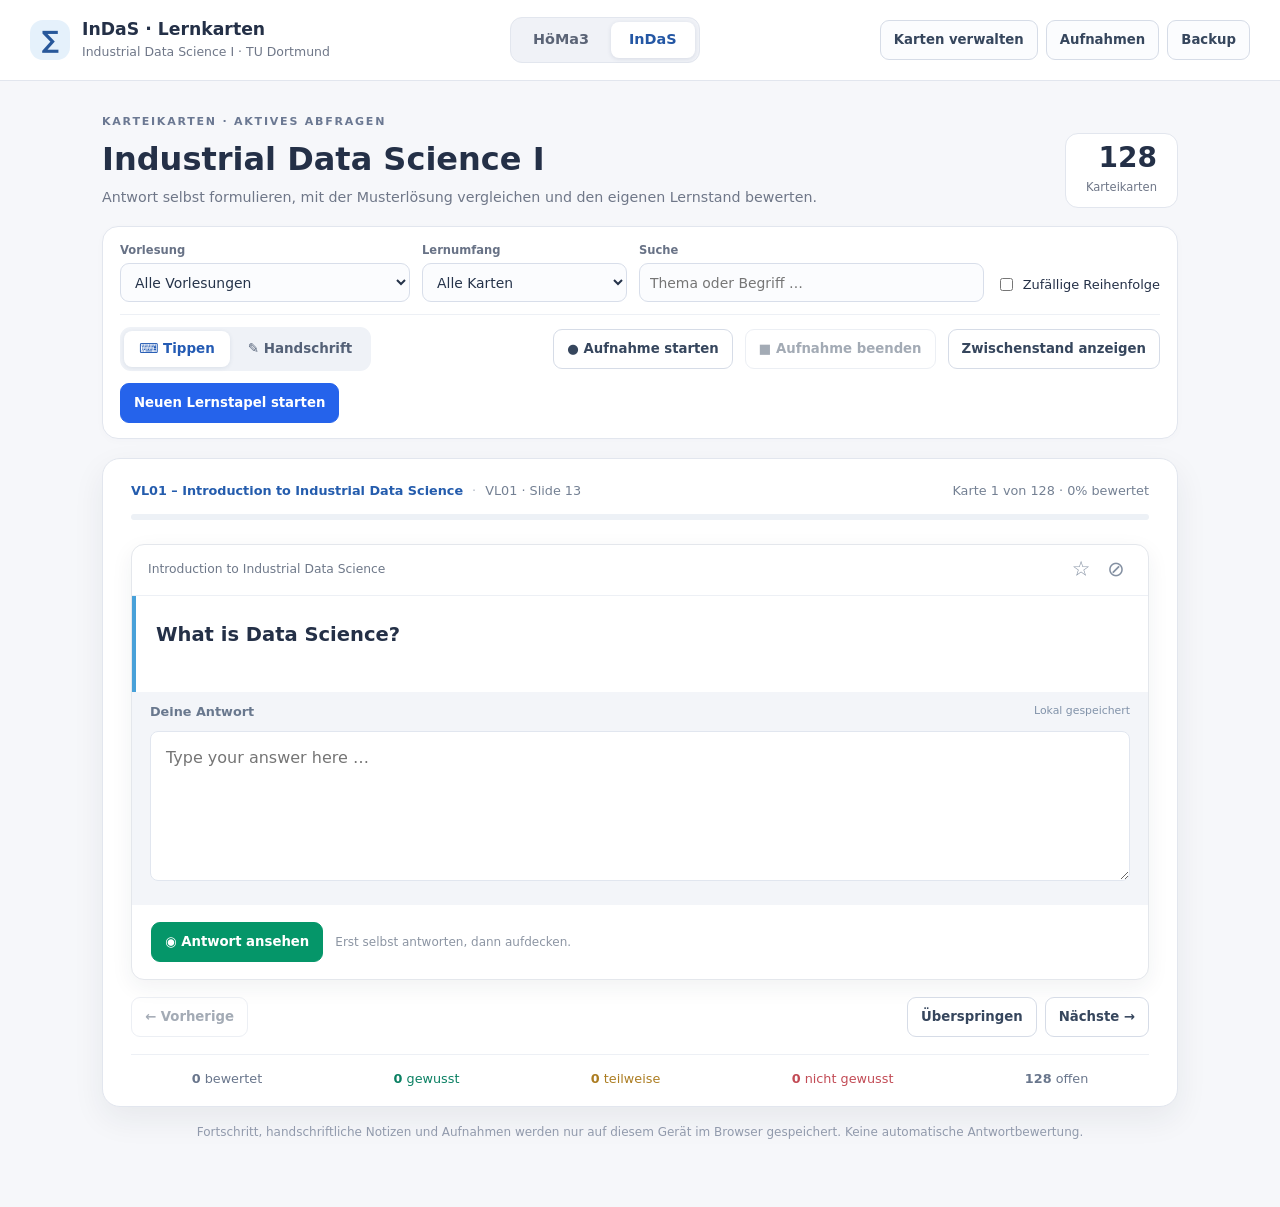
==== indas.html @ 3c1c68e4 "Label stable InDaS learning pool and add explicit completion action" ====
<!doctype html>
<html lang="de">
<head>
  <meta charset="utf-8">
  <meta name="viewport" content="width=device-width, initial-scale=1, viewport-fit=cover">
  <meta name="theme-color" content="#f6f7fa">
  <meta name="description" content="Industrial Data Science I – Karteikarten mit Tastatur oder Stift lernen und Lerndurchgänge aufzeichnen.">
  <link rel="icon" href="assets/icon-192.png">
  <link rel="stylesheet" href="indas.css">
  <title>InDaS · Lernkarten</title>
  <script defer src="indas-ink.js"></script>
  <script defer src="indas-rounds.js"></script>
  <script defer src="indas.js"></script>
</head>
<body>
  <div class="site">
    <header class="topbar">
      <div class="identity"><span class="logo" aria-hidden="true">∑</span><div><strong>InDaS · Lernkarten</strong><small>Industrial Data Science I · TU Dortmund</small></div></div>
      <nav class="site-nav" aria-label="Studienfach"><a href="./index.html">HöMa3</a><a class="active" href="./indas.html" aria-current="page">InDaS</a></nav>
      <div class="top-actions"><button class="btn light" id="libraryBtn">Karten verwalten</button><button class="btn light" id="recordingsBtn">Aufnahmen</button><button class="btn light" id="backupBtn">Backup</button></div>
    </header>

    <main class="content">
      <section class="headline"><div><span class="kicker">KARTEIKARTEN · AKTIVES ABFRAGEN</span><h1>Industrial Data Science I</h1><p>Antwort selbst formulieren, mit der Musterlösung vergleichen und den eigenen Lernstand bewerten.</p></div><div class="headline-count"><strong id="totalCards">–</strong><span>Karteikarten</span></div></section>

      <section class="toolbar" aria-label="Lernoptionen">
        <div class="toolbar-row">
          <label class="select-wrap">Vorlesung <select id="lectureSelect"><option value="all">Alle Vorlesungen</option></select></label>
          <label class="select-wrap">Lernumfang <select id="studyFilter"><option value="all">Alle Karten</option><option value="due">Fällige Karten</option><option value="wrong">Nicht gewusst</option><option value="favorites">Favoriten</option></select></label>
          <label class="search-wrap">Suche <input id="searchBox" type="search" placeholder="Thema oder Begriff …" autocomplete="off"></label>
          <label class="check-inline"><input type="checkbox" id="shuffleCheck"> Zufällige Reihenfolge</label>
        </div>
        <div class="toolbar-row toolbar-actions">
          <div class="mode-switch" role="group" aria-label="Antwortmodus"><button class="is-active" id="typingBtn" aria-pressed="true">⌨ Tippen</button><button id="handwritingBtn" aria-pressed="false">✎ Handschrift</button></div>
          <span class="record-indicator" id="recordIndicator" hidden>● Aufnahme läuft</span>
          <button class="btn" id="recordStart">● Aufnahme starten</button><button class="btn" id="recordStop" disabled>■ Aufnahme beenden</button>
          <button class="btn" id="finishRoundBtn">Zwischenstand anzeigen</button><button class="btn primary" id="newRoundBtn">Neuen Lernstapel starten</button>
        </div>
      </section>

      <section class="study-panel" id="studyPanel" aria-label="Karteikarten lernen">
        <div class="study-meta">
          <div><span id="currentCategory" class="category">VL01</span><span class="meta-separator">·</span><span id="currentSource">Slide 1</span></div>
          <div class="statusline"><span id="cardPosition">Karte 1 / 1</span><span> · </span><span id="percentDone">0% bewertet</span></div>
        </div>
        <div class="progress"><div id="progressFill"></div></div>
        <article class="question-card">
          <header class="card-tools"><span id="cardSubject">Industrial Data Science</span><div><button id="favoriteBtn" class="icon-btn" title="Favorit speichern" aria-label="Favorit speichern">☆</button><button id="excludeBtn" class="icon-btn" title="Karte deaktivieren" aria-label="Karte deaktivieren">⊘</button></div></header>
          <div class="question" id="questionText">Fragen werden geladen …</div>
          <div class="answer-workspace">
            <div class="workspace-head"><span>Deine Antwort</span><span class="autosave" id="autosaveText">Lokal gespeichert</span></div>
            <div id="typingArea"><textarea id="typedAnswer" rows="5" placeholder="Type your answer here …" aria-label="Deine Antwort"></textarea></div>
            <div id="handwritingArea" hidden>
              <div class="ink-toolbar"><div class="ink-mode-choices" role="group" aria-label="Pencil und Navigation"><button class="btn compact is-selected" id="inkAutoBtn" aria-pressed="true">Auto</button><button class="btn compact" id="inkModeBtn" aria-pressed="false">Schreiben</button><button class="btn compact" id="inkScrollBtn" aria-pressed="false">Scrollen</button><button class="btn compact" id="inkUpBtn">↑ Hoch</button><button class="btn compact" id="inkDownBtn">↓ Runter</button></div><span class="ink-caption">Wie bei HöMa3: Pencil schreibt; Finger/Handballen werden ignoriert. Linker Bildschirmrand: Scrollzone.</span></div>
              <div class="pen-tools"><span>Stiftblatt</span><div class="pen-options"><button class="btn compact is-selected" id="penBtn" aria-pressed="true">Stift</button><button class="btn compact" id="eraserBtn" aria-pressed="false">Radierer · Strich</button><button class="btn compact" id="penUndo">↶ Rückgängig</button><button class="btn compact" id="penRedo">↷ Wiederholen</button><button class="btn compact" id="penClear">Löschen</button><label class="compact-label">Farbe <select id="inkColor"><option value="#273249">Schwarz</option><option value="#2563eb">Blau</option><option value="#dc2626">Rot</option></select></label><label class="compact-label">Stärke <select id="inkWidth"><option value="2.5">Normal</option><option value="1.3">Fein</option><option value="4.2">Breit</option></select></label></div></div>
              <div class="ink-sheet" id="inkSheet"><canvas id="drawingCanvas" aria-label="Handschriftliches Antwortfeld (Apple Pencil)" width="1100" height="650"></canvas><canvas id="eraserOverlay" aria-hidden="true"></canvas></div>
              <div class="drawing-help">Auto: Apple Pencil zeichnet, Finger und Handballen schreiben nicht. Am PC funktioniert auch die Maus. Speichern pro Karte und Aufnahme.</div>
            </div>
          </div>
          <div class="answer-actions"><button class="btn reveal" id="revealBtn">◉ Antwort ansehen</button><span class="hint">Erst selbst antworten, dann aufdecken.</span></div>
          <section class="solution" id="solutionPanel" hidden><h2>Musterantwort</h2><div id="solutionText" class="solution-text"></div><div class="ratings"><span>Wie gut wusstest du es?</span><div><button class="btn wrong" data-grade="wrong">✕ Nicht gewusst</button><button class="btn partial" data-grade="partial">◐ Teilweise</button><button class="btn good" data-grade="good">✓ Gewusst</button></div></div></section>
        </article>
        <div class="card-nav"><button class="btn" id="prevCard">← Vorherige</button><div class="card-nav-right"><button class="btn" id="skipCard">Überspringen</button><button class="btn" id="nextCard">Nächste →</button></div></div>
        <div class="session-stats"><span><strong id="ratedCount">0</strong> bewertet</span><span class="good-text"><strong id="goodCount">0</strong> gewusst</span><span class="partial-text"><strong id="partialCount">0</strong> teilweise</span><span class="wrong-text"><strong id="wrongCount">0</strong> nicht gewusst</span><span><strong id="remainingCount">0</strong> offen</span></div>
      </section>

      <section id="roundSummary" class="study-summary" hidden aria-label="Lernstatistik">
        <div class="summary-head"><h2>▥ Lernstatistik</h2><span id="summaryTitle">Abfrage abgeschlossen</span></div>
        <div class="summary-grid">
          <div class="donut-block"><div class="donut" id="summaryDonut" role="img" aria-label="Anteil gewusster Karten"><div class="donut-center"><strong id="summaryPercent">0%</strong><span>Anteil gewusst</span></div></div></div>
          <div class="summary-numbers"><p><strong id="sumTotal">0</strong> Karten im Lernstapel</p><p><strong id="sumAsked">0</strong> Karten bewertet</p><p class="summary-good">✓ <strong id="sumGood">0</strong> Karten gewusst</p><p class="summary-partial">◐ <strong id="sumPartial">0</strong> Karten teilweise gewusst</p><p class="summary-wrong">✕ <strong id="sumWrong">0</strong> Karten nicht gewusst</p><p>↪ <strong id="sumSkipped">0</strong> Karten übersprungen</p><p class="summary-open">↻ <strong id="sumOpen">0</strong> Karten noch zu lernen</p><p><strong id="sumRemaining">0</strong> Karten noch nicht abgefragt</p></div>
          <div class="summary-actions">
            <button class="summary-action" id="summaryContinue">▶ Weiter lernen (<span id="actionRemaining">0</span>)</button>
            <button class="summary-action danger" id="summaryRetryWrong">✕ Nicht gewusste nochmal (<span id="actionWrong">0</span>)</button>
            <button class="summary-action warning" id="summaryRetryPartial">◔ Teilw. gewusste nochmal (<span id="actionPartial">0</span>)</button>
            <button class="summary-action" id="summaryRetryAsked">⏮ Unvollständig gewusste wiederholen (<span id="actionAsked">0</span>)</button>
            <button class="summary-action" id="summaryRestart">⟲ Von vorne (Neustart)</button>
            <button class="summary-action" id="summaryDue">▦ Zeitplan (<span id="actionDue">0</span>)</button>
            <button class="summary-action secondary" id="summaryReturn">▣ Zum Kartensatz</button>
            <button class="summary-action secondary" id="summaryFinalize">✓ Lernstapel abschließen</button>
          </div>
        </div>
        <div class="summary-breakdowns">
          <details class="breakdown good"><summary><span><b id="breakdownGoodCount">0</b> Gewusste Karten</span><span>⌄</span></summary><div id="breakdownGood"></div></details>
          <details class="breakdown partial"><summary><span><b id="breakdownPartialCount">0</b> Teilweise gewusste Karten</span><span>⌄</span></summary><div id="breakdownPartial"></div></details>
          <details class="breakdown wrong"><summary><span><b id="breakdownWrongCount">0</b> Nicht gewusste Karten</span><span>⌄</span></summary><div id="breakdownWrong"></div></details>
          <details class="breakdown skip"><summary><span><b id="breakdownSkipCount">0</b> Übersprungene Karten</span><span>⌄</span></summary><div id="breakdownSkip"></div></details>
        </div>
      </section>
      <section class="empty" id="emptyState" hidden><h2>Keine Karten für diese Auswahl</h2><p>Bitte Filter ändern oder eine neue Abfrage starten.</p><button class="btn primary" id="resetFilters">Alle Karten anzeigen</button></section>
      <p class="footer-note">Fortschritt, handschriftliche Notizen und Aufnahmen werden nur auf diesem Gerät im Browser gespeichert. Keine automatische Antwortbewertung.</p>
    </main>
  </div>

  <dialog id="libraryDialog" class="modal"><div class="modal-head"><div><h2>Karten verwalten</h2><p>Suche, Kategorien und persönliche Favoriten</p></div><button class="btn" data-close="libraryDialog">Schließen</button></div><label>Suche <input id="librarySearch" type="search" placeholder="Frage oder Begriff" /></label><div id="libraryCount" class="muted"></div><div id="libraryList" class="library-list"></div></dialog>

  <dialog id="recordingsDialog" class="modal"><div class="modal-head"><div><h2>Gespeicherte Aufnahmen</h2><p>Jede Bewertung wird mit deiner damaligen Antwort aufgezeichnet.</p></div><button class="btn" data-close="recordingsDialog">Schließen</button></div><div id="recordingsList" class="recording-list"></div></dialog>

  <dialog id="backupDialog" class="modal"><div class="modal-head"><div><h2>Backup &amp; Daten</h2><p>Import, Export und lokale Speicherung</p></div><button class="btn" data-close="backupDialog">Schließen</button></div><p>Ein Backup enthält Fortschritt, Notizen, Kategorien und Aufnahmen der InDaS-Seite. HöMa3 bleibt davon unberührt.</p><div class="modal-actions"><button class="btn primary" id="backupExport">Gesamtbackup herunterladen</button><label class="btn file-btn">Backup wiederherstellen <input id="backupImport" type="file" accept=".json,application/json" hidden></label></div><hr><h3>Karteikarten importieren</h3><p>Repetico-JSON oder CSV mit <code>Question,Answer</code> verwenden. Kategorien aus der JSON-Datei werden übernommen. Eigene Karten bleiben lokal.</p><label class="btn file-btn">Karten importieren <input id="cardsImport" type="file" accept=".json,.csv,text/csv,application/json" hidden></label><p id="importStatus" class="muted" role="status"></p></dialog>

  <dialog id="finishDialog" class="modal small-modal"><h2>Aufnahme beenden</h2><p>Gib deiner Lernaufnahme einen Namen.</p><label>Aufnahmename <input id="recordName" type="text" maxlength="100" placeholder="InDaS – Testatvorbereitung"></label><div class="modal-actions"><button class="btn primary" id="saveRecording">Speichern</button><button class="btn" id="saveAndExportRecording">Speichern &amp; herunterladen</button><button class="btn" id="cancelRecordingFinish">Weiterlernen</button></div></dialog>

  <div class="notice" id="notice" role="status" aria-live="polite"></div>
  <script>if('serviceWorker' in navigator && location.protocol==='https:')navigator.serviceWorker.register('./sw.js').catch(console.warn);</script>
</body>
</html>
---- indas.css ----
:root{color-scheme:light;font-family:Inter,ui-sans-serif,system-ui,-apple-system,"Segoe UI",sans-serif;font-synthesis:none;--ink:#243047;--muted:#6f7788;--border:#e2e6ee;--bg:#f6f7fa;--blue:#2563eb;--green:#059669;--red:#c23e4b;--shadow:0 12px 32px rgba(31,41,55,.07)}*{box-sizing:border-box}html{min-height:100%}body{margin:0;background:var(--bg);color:var(--ink);line-height:1.5}button,input,select,textarea{font:inherit}button{cursor:pointer}button:disabled{cursor:not-allowed;opacity:.45}input,select,textarea{outline-color:#94b8ee}a{color:inherit;text-decoration:none}h1,h2,h3,p{margin-top:0}h2{font-size:1.22rem}.site{min-height:100dvh}.topbar{display:flex;align-items:center;gap:20px;justify-content:space-between;padding:17px max(24px,calc((100vw - 1220px)/2));background:#fff;border-bottom:1px solid var(--border);flex-wrap:wrap}.identity{display:flex;align-items:center;gap:12px;min-width:230px}.identity strong,.identity small{display:block}.identity strong{font-size:1.08rem}.identity small{font-size:.78rem;color:var(--muted)}.logo{display:grid;place-items:center;width:40px;height:40px;border-radius:13px;background:#e5f1fb;color:#28589a;font-weight:700;font-size:1.5rem}.site-nav{display:flex;background:#f0f2f7;border:1px solid var(--border);padding:4px;border-radius:12px;gap:4px}.site-nav a{padding:7px 18px;border-radius:8px;font-weight:650;font-size:.9rem;color:#5b6476}.site-nav .active{color:#2457a4;background:#fff;box-shadow:0 1px 4px #253f6520}.top-actions{display:flex;gap:8px;flex-wrap:wrap}.content{max-width:1120px;margin:27px auto 0;padding:0 22px 50px}.headline{display:flex;align-items:flex-end;justify-content:space-between;gap:20px;margin-bottom:18px}.headline .kicker{font-size:.69rem;letter-spacing:.16em;color:#6b7892;font-weight:800}.headline h1{font-size:clamp(1.45rem,3vw,2rem);line-height:1.22;margin:8px 0}.headline p{color:var(--muted);font-size:.89rem;margin:0}.headline-count{padding:9px 20px;text-align:right;background:#fff;border:1px solid var(--border);border-radius:13px}.headline-count strong{font-size:1.75rem;line-height:1.1;font-weight:700;display:block;font-variant-numeric:tabular-nums}.headline-count span{font-size:.72rem;color:var(--muted)}.toolbar{background:white;border:1px solid var(--border);padding:15px 17px;border-radius:16px;margin-bottom:19px;box-shadow:0 2px 8px rgba(29,52,78,.02)}.toolbar-row{display:flex;align-items:end;gap:12px;flex-wrap:wrap}.toolbar-row+.toolbar-row{border-top:1px solid #edf0f5;padding-top:12px;margin-top:12px}.toolbar label:not(.check-inline){font-size:.72rem;font-weight:700;color:#687286;display:flex;flex-direction:column;gap:4px}.toolbar select,.toolbar input[type=search]{height:39px;border:1px solid #d8deea;border-radius:9px;background:#fbfcfe;padding:0 10px;color:#25334a;font-size:.87rem;font-weight:500;min-width:0}.select-wrap select{min-width:205px;max-width:290px}.search-wrap{flex:1;min-width:170px}.search-wrap input{width:100%}.check-inline{display:flex;align-items:center;gap:7px;font-size:.81rem;white-space:nowrap;padding-bottom:8px}.toolbar-actions{align-items:center}.mode-switch{display:flex;gap:3px;background:#eff2f7;padding:4px;border-radius:11px;margin-right:auto}.mode-switch button{background:transparent;border:0;color:#546177;border-radius:8px;padding:8px 15px;font-size:.84rem;font-weight:700}.mode-switch button.is-active{background:#fff;color:#245bb4;box-shadow:0 1px 4px #1b396119}.btn{border:1px solid #d6dce7;background:#fff;color:#36465d;border-radius:9px;padding:9px 13px;font-weight:650;font-size:.83rem;min-height:38px;white-space:nowrap}.btn:hover:not(:disabled){border-color:#9bb4d6;background:#f9fbff}.btn.primary{border-color:#2563eb;background:#2563eb;color:#fff}.btn.primary:hover:not(:disabled){background:#174aa9}.btn.compact{min-height:29px;padding:4px 9px;font-size:.75rem}.btn.light{background:#fbfcfe}.record-indicator{font-size:.82rem;font-weight:700;color:#c12337}.study-panel{background:#fff;border:1px solid var(--border);border-radius:18px;padding:22px 28px 18px;box-shadow:var(--shadow)}.study-meta{display:flex;justify-content:space-between;align-items:center;gap:15px;font-size:.8rem;color:#748093}.category{color:#245cad;font-weight:750}.meta-separator{padding:0 9px;color:#b2bac5}.statusline{text-align:right;font-variant-numeric:tabular-nums}.progress{background:#edf1f6;height:6px;border-radius:5px;overflow:hidden;margin:13px 0 24px}.progress div{height:100%;background:#16a085;width:0;transition:width .2s}.question-card{border:1px solid #e4e7ec;border-radius:13px;overflow:hidden;box-shadow:0 7px 22px #1b2c4210;background:#fff}.card-tools{padding:10px 16px;display:flex;align-items:center;justify-content:space-between;border-bottom:1px solid #edf0f5;color:#6e7889;font-size:.77rem;font-style:italic}.card-tools>div{display:flex;gap:3px}.icon-btn{border:0;background:transparent;color:#8490a2;font-size:1.3rem;line-height:1;min-height:30px;min-width:32px;border-radius:7px}.icon-btn:hover{background:#f0f2f6}.icon-btn.selected{color:#de9f15}.question{font-size:1.22rem;font-weight:550;line-height:1.48;min-height:96px;padding:25px 20px 27px;border-left:4px solid #48a1d9}.answer-workspace{background:#f3f5f9;padding:0 18px 17px}.workspace-head{display:flex;justify-content:space-between;align-items:center;font-size:.8rem;font-weight:750;padding:10px 0;color:#69788e}.autosave{font-size:.68rem;color:#8192a9;font-weight:500}#typedAnswer{width:100%;min-height:145px;resize:vertical;border:1px solid #e1e6ef;border-radius:8px;padding:14px 15px;background:#fff;color:#23324b;font-size:1rem;line-height:1.5}#typedAnswer:focus{border-color:#74a4dc;box-shadow:0 0 0 3px #327ed513}#handwritingArea{background:#fff;border-radius:8px;overflow:hidden;border:1px solid #dce2ec}.pen-tools{padding:9px 12px;display:flex;align-items:center;justify-content:space-between;gap:8px;font-size:.78rem;font-weight:700;color:#66758b;flex-wrap:wrap}.pen-options{display:flex;align-items:center;gap:6px;flex-wrap:wrap}.compact-label{display:flex;align-items:center;gap:4px;font-size:.74rem}.compact-label select{min-width:0;height:29px;padding:3px;border:1px solid #d6dce4;border-radius:6px;background:#fff}#drawingCanvas{display:block;width:100%;height:auto;touch-action:none;cursor:crosshair;background-color:#fff;background-image:linear-gradient(to right,#e4ecf6 1px,transparent 1px),linear-gradient(to bottom,#e4ecf6 1px,transparent 1px);background-size:23px 23px}.drawing-help{color:#8792a2;font-size:.7rem;padding:7px 12px;background:#fbfcfe}.answer-actions{display:flex;align-items:center;gap:12px;padding:17px 19px}.btn.reveal{background:#059669;color:#fff;border-color:#059669}.btn.reveal:hover{background:#057c57}.hint{color:#8c95a3;font-size:.75rem}.solution{padding:20px;border-top:1px solid #dfebe7;background:#f8fcfa}.solution h2{font-size:.86rem;color:#04765d;text-transform:uppercase;letter-spacing:.06em;margin-bottom:10px}.solution-text{white-space:pre-wrap;line-height:1.65;font-size:1.03rem;color:#1e2b3d}.ratings{border-top:1px solid #e5eee8;margin-top:18px;padding-top:15px;display:flex;align-items:center;justify-content:space-between;gap:14px;flex-wrap:wrap}.ratings>span{font-size:.79rem;color:#65758a;font-weight:600}.ratings>div{display:flex;gap:8px;flex-wrap:wrap}.btn.wrong{color:#a63443;background:#fff5f6;border-color:#efcbd0}.btn.partial{color:#986b14;background:#fff9eb;border-color:#f3e1b4}.btn.good{color:#0b8063;background:#edfbf5;border-color:#b9e6d2}.card-nav{display:flex;justify-content:space-between;margin:17px 0}.session-stats{border-top:1px solid #edf0f5;padding-top:14px;display:flex;justify-content:space-around;gap:10px;flex-wrap:wrap;font-size:.8rem;color:#69768c}.session-stats strong{font-variant-numeric:tabular-nums}.good-text{color:#0b8063}.wrong-text{color:#c24b55}.partial-text{color:#ac7d22}.footer-note{font-size:.75rem;color:#919aac;text-align:center;margin:16px 0}.empty{border:1px solid var(--border);border-radius:13px;padding:35px;text-align:center;background:#fff}.modal{border:1px solid #d9e0e8;border-radius:16px;box-shadow:0 20px 80px #18253d40;padding:23px;max-width:min(94vw,850px);max-height:85vh;overflow:auto;background:#fff;color:var(--ink);width:100%}.modal::backdrop{background:rgba(23,36,56,.45)}.modal.small-modal{max-width:480px}.modal h2{margin:0}.modal h3{font-size:1rem;margin-top:20px}.modal p{font-size:.86rem;color:#64718a}.modal-head{display:flex;align-items:start;justify-content:space-between;gap:15px;margin-bottom:13px}.modal-head p{margin:5px 0}.modal label:not(.file-btn){display:flex;flex-direction:column;gap:6px;font-size:.8rem;font-weight:600}.modal input:not([type=file]){padding:10px;border:1px solid #ced8e5;border-radius:8px;width:100%;margin:5px 0 14px}.modal-actions{display:flex;gap:8px;flex-wrap:wrap}.modal .muted{color:#7c899d;font-size:.78rem;padding:8px 0}.library-list,.recording-list{max-height:53vh;overflow:auto}.library-row,.recording-row{border-top:1px solid #e8edf4;display:flex;justify-content:space-between;gap:12px;align-items:center;padding:11px 1px}.library-row strong,.recording-row strong{display:block;font-size:.88rem;line-height:1.4}.library-row small,.recording-row small{display:block;color:#8a97a8;font-size:.75rem;margin-top:3px}.library-row>div:last-child,.recording-row>div:last-child{display:flex;gap:6px;align-items:center;flex-shrink:0}.library-row button,.recording-row button{padding:6px 8px;font-size:.75rem;min-height:31px}.file-btn{display:inline-block}.notice{position:fixed;bottom:20px;right:20px;background:#263b54;color:white;border-radius:10px;padding:10px 14px;font-size:.85rem;box-shadow:0 8px 22px #1f293733;opacity:0;pointer-events:none;transform:translateY(10px);transition:.2s}.notice.visible{opacity:1;transform:none}@media(max-width:830px){.topbar{padding:13px 16px}.content{margin-top:18px}.headline-count{display:none}.study-panel{padding:14px}.question{font-size:1.05rem;padding:18px 14px;min-height:80px}.select-wrap,.select-wrap select{flex:1;min-width:150px}.toolbar-row{align-items:stretch}.toolbar label:not(.check-inline){flex:1}.toolbar .check-inline{padding-bottom:0}.mode-switch{margin-right:0}.toolbar-actions .btn{flex:1}.top-actions{width:100%}.top-actions>.btn{flex:1}.library-row,.recording-row{align-items:start;flex-direction:column}.session-stats{justify-content:space-between}}@media(prefers-reduced-motion:reduce){*{scroll-behavior:auto!important;transition:none!important}}

/* InDaS V2 – Pencil sheet mirrors HM3 touch/scroll behavior. */
html.indas-ink-locked,body.indas-ink-locked{overflow:hidden!important;-webkit-overflow-scrolling:auto}
.ink-toolbar{border-bottom:1px solid #e6eaf0;padding:10px 12px;background:#f8fafc;display:flex;align-items:center;justify-content:space-between;flex-wrap:wrap;gap:10px}
.ink-mode-choices{display:flex;flex-wrap:wrap;align-items:center;gap:6px}
.ink-mode-choices .btn{color:#475b72;background:#f2f5f9}
.ink-mode-choices .btn.is-selected,.pen-tools .btn.is-selected{background:#264a68!important;border-color:#264a68!important;color:#fff!important}
.ink-caption{font-size:.72rem;color:#687a92;max-width:340px;line-height:1.4}
.ink-sheet{position:relative;overflow:hidden;width:100%;height:720px;background-color:#fff;
  background-image:linear-gradient(to right,#e6edf5 1px,transparent 1px),linear-gradient(to bottom,#e6edf5 1px,transparent 1px);
  background-size:23px 23px;overscroll-behavior:contain;touch-action:none!important}
.ink-sheet #drawingCanvas{position:absolute;inset:0;display:block;width:100%;height:100%;background:transparent;touch-action:none!important;
  user-select:none;-webkit-user-select:none;-webkit-touch-callout:none;overscroll-behavior:contain;cursor:crosshair;z-index:1}
.ink-sheet #eraserOverlay{position:absolute;inset:0;display:block;width:100%;height:100%;background:transparent;pointer-events:none!important;touch-action:none;z-index:2}
body.indas-ink-locked .ink-sheet{touch-action:none!important}
.card-nav-right{display:flex;gap:8px;flex-wrap:wrap}

/* Result statistics: screenshot-inspired layout; all counts derived from the current round. */
.study-summary{background:#fafbfe;border:1px solid var(--border);border-radius:17px;padding:23px 25px 30px;box-shadow:0 8px 28px rgba(30,40,60,.045)}
.study-summary .summary-head{display:flex;align-items:baseline;justify-content:space-between;gap:15px;border-bottom:1px solid #e8ebf1;padding-bottom:16px}
.study-summary h2{font-size:1.25rem;margin:0;color:#5e6b80}
.summary-head>span{font-size:.8rem;color:#919aab}
.summary-grid{display:grid;grid-template-columns:minmax(200px,235px) minmax(190px,1fr) minmax(190px,235px);gap:20px;align-items:center;padding:26px 0 30px}
.donut-block{display:flex;justify-content:center}
.donut{width:210px;height:210px;border-radius:50%;background:conic-gradient(#dfe4ec 0 100%);display:grid;place-items:center;flex-shrink:0}
.donut-center{height:154px;width:154px;border-radius:50%;display:flex;align-items:center;justify-content:center;flex-direction:column;background:#fafbfe;box-shadow:0 0 0 1px #ffffff18}
.donut-center strong{font-size:3.1rem;color:#727986;line-height:1.1;letter-spacing:-.035em;font-weight:450;font-variant-numeric:tabular-nums}
.donut-center span{font-size:.77rem;color:#8b929d;margin-top:9px}
.summary-numbers{font-size:.9rem;color:#68758a;line-height:1.5}
.summary-numbers p{margin:4px 0}
.summary-numbers strong{font-weight:700;font-variant-numeric:tabular-nums}
.summary-numbers .summary-good{color:#049a77}
.summary-numbers .summary-partial{color:#d9903e}
.summary-numbers .summary-wrong{color:#d94850}
.summary-actions{display:flex;flex-direction:column;gap:7px}
.summary-action{border:0;background:#03b487;color:#fff;border-radius:8px;min-height:37px;padding:8px 13px;font-size:.85rem;font-weight:650;cursor:pointer;text-align:center}
.summary-action:hover:not(:disabled){filter:brightness(.93)}
.summary-action.danger{background:#df5158}
.summary-action.warning{background:#ecb16a}
.summary-action.secondary{background:#e9ecef;color:#169d7c}
.summary-action:disabled{opacity:.42;cursor:not-allowed}
.summary-breakdowns{display:grid;gap:8px}
.breakdown{border:1px solid #dfe5ec;background:#fff;border-radius:8px;overflow:hidden}
.breakdown>summary{cursor:pointer;list-style:none;padding:10px 14px;display:flex;align-items:center;justify-content:space-between;gap:10px;font-size:.89rem;color:#fff}
.breakdown>summary::-webkit-details-marker{display:none}
.breakdown.good>summary{background:#54c9ac}
.breakdown.partial>summary{background:#e8b36e}
.breakdown.wrong>summary{background:#f18082}
.breakdown.skip>summary{background:#a3adbb}
.breakdown[open]>summary>span:last-child{transform:rotate(180deg)}
.breakdown-row{display:flex;align-items:center;justify-content:space-between;gap:15px;padding:12px 14px;border-top:1px solid #edf0f4}
.breakdown-row strong{font-size:.85rem;font-weight:650;line-height:1.45;display:block}
.breakdown-row small{display:block;color:#8992a0;font-size:.74rem;padding-top:4px}
.breakdown-row .btn{flex-shrink:0}
.breakdown-empty{color:#919bab;font-size:.82rem;padding:12px 14px;margin:0}
@media(max-width:830px){
  .ink-sheet{height:670px}
  .summary-grid{grid-template-columns:1fr 1fr;gap:16px}
  .summary-actions{grid-column:1/-1;display:grid;grid-template-columns:repeat(2,minmax(0,1fr))}
  .summary-grid .donut{width:185px;height:185px}
  .summary-grid .donut-center{width:135px;height:135px}
  .summary-grid .donut-center strong{font-size:2.7rem}
}
@media(max-width:530px){
  .ink-sheet{height:600px}
  .ink-caption{font-size:.7rem}
  .study-summary{padding:16px 13px 20px}
  .summary-grid{grid-template-columns:1fr 1fr;gap:10px;align-items:center}
  .summary-grid .donut{width:145px;height:145px}
  .summary-grid .donut-center{width:106px;height:106px}
  .summary-grid .donut-center strong{font-size:2.2rem}
  .summary-grid .donut-center span{font-size:.63rem}
  .summary-numbers{font-size:.74rem}
  .summary-actions{grid-template-columns:1fr}
  .breakdown-row{flex-direction:column;align-items:flex-start}
}
/* Respect the native HTML hidden attribute even on CSS-decorated sections. */
[hidden]{display:none!important}

body.indas-ink-scroll .ink-sheet,body.indas-ink-scroll .ink-sheet #drawingCanvas{touch-action:pan-y!important;overscroll-behavior:auto!important}
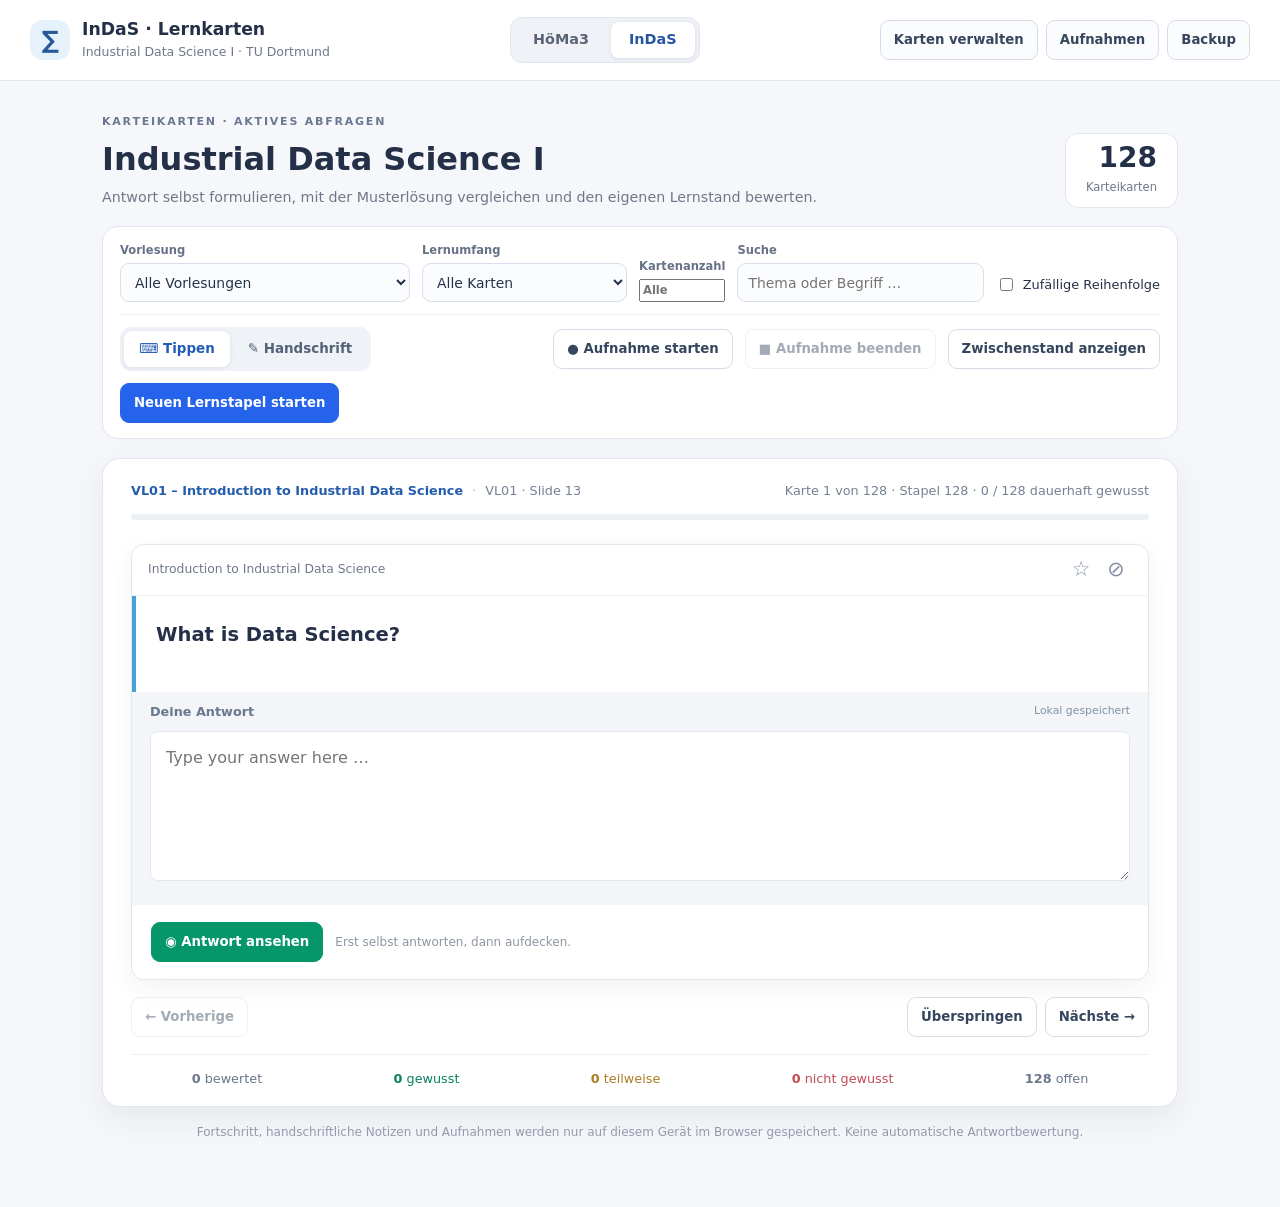
==== commit 35bff757: "Add card preview and selectable size for persistent InDaS learning pools" ====
--- a/indas.html
+++ b/indas.html
@@ -27,6 +27,7 @@
         <div class="toolbar-row">
           <label class="select-wrap">Vorlesung <select id="lectureSelect"><option value="all">Alle Vorlesungen</option></select></label>
           <label class="select-wrap">Lernumfang <select id="studyFilter"><option value="all">Alle Karten</option><option value="due">Fällige Karten</option><option value="wrong">Nicht gewusst</option><option value="favorites">Favoriten</option></select></label>
+          <label class="count-wrap">Kartenanzahl <input id="roundSize" type="number" inputmode="numeric" min="1" max="500" placeholder="Alle" title="Leer lassen für alle Karten"></label>
           <label class="search-wrap">Suche <input id="searchBox" type="search" placeholder="Thema oder Begriff …" autocomplete="off"></label>
           <label class="check-inline"><input type="checkbox" id="shuffleCheck"> Zufällige Reihenfolge</label>
         </div>
@@ -92,6 +93,12 @@
     </main>
   </div>
 
+  <dialog id="summaryPreviewDialog" class="modal small-modal" aria-labelledby="previewTitle">
+    <div class="modal-head"><div><h2 id="previewTitle">Karteikarte ansehen</h2><p id="previewSource"></p></div>
+    <button class="btn" data-close="summaryPreviewDialog">Schließen</button></div>
+    <div class="preview-question" id="previewQuestion"></div>
+    <h3>Musterantwort</h3><div class="preview-answer" id="previewAnswer"></div>
+  </dialog>
   <dialog id="libraryDialog" class="modal"><div class="modal-head"><div><h2>Karten verwalten</h2><p>Suche, Kategorien und persönliche Favoriten</p></div><button class="btn" data-close="libraryDialog">Schließen</button></div><label>Suche <input id="librarySearch" type="search" placeholder="Frage oder Begriff" /></label><div id="libraryCount" class="muted"></div><div id="libraryList" class="library-list"></div></dialog>
 
   <dialog id="recordingsDialog" class="modal"><div class="modal-head"><div><h2>Gespeicherte Aufnahmen</h2><p>Jede Bewertung wird mit deiner damaligen Antwort aufgezeichnet.</p></div><button class="btn" data-close="recordingsDialog">Schließen</button></div><div id="recordingsList" class="recording-list"></div></dialog>
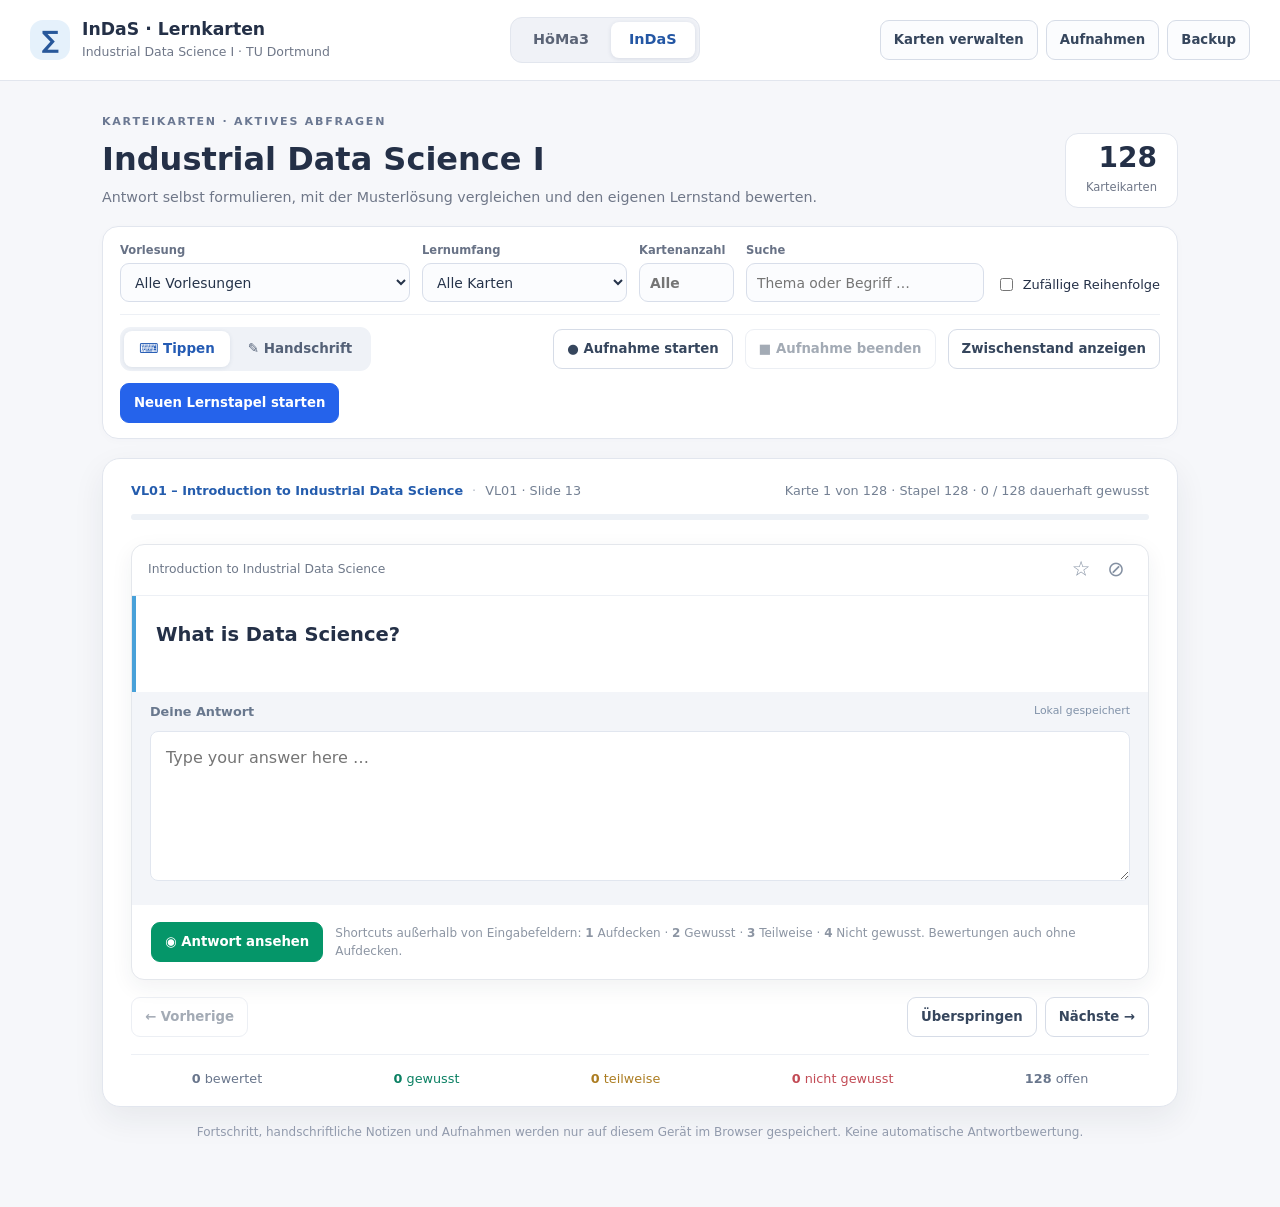
==== commit 557cd52d: "Show keyboard shortcut help directly beneath InDaS flashcard" ====
--- a/indas.html
+++ b/indas.html
@@ -58,7 +58,7 @@
               <div class="drawing-help">Auto: Apple Pencil zeichnet, Finger und Handballen schreiben nicht. Am PC funktioniert auch die Maus. Speichern pro Karte und Aufnahme.</div>
             </div>
           </div>
-          <div class="answer-actions"><button class="btn reveal" id="revealBtn">◉ Antwort ansehen</button><span class="hint">Erst selbst antworten, dann aufdecken.</span></div>
+          <div class="answer-actions"><button class="btn reveal" id="revealBtn">◉ Antwort ansehen</button><span class="hint">Shortcuts außerhalb von Eingabefeldern: <strong>1</strong> Aufdecken · <strong>2</strong> Gewusst · <strong>3</strong> Teilweise · <strong>4</strong> Nicht gewusst. Bewertungen auch ohne Aufdecken.</span></div>
           <section class="solution" id="solutionPanel" hidden><h2>Musterantwort</h2><div id="solutionText" class="solution-text"></div><div class="ratings"><span>Wie gut wusstest du es?</span><div><button class="btn wrong" data-grade="wrong">✕ Nicht gewusst</button><button class="btn partial" data-grade="partial">◐ Teilweise</button><button class="btn good" data-grade="good">✓ Gewusst</button></div></div></section>
         </article>
         <div class="card-nav"><button class="btn" id="prevCard">← Vorherige</button><div class="card-nav-right"><button class="btn" id="skipCard">Überspringen</button><button class="btn" id="nextCard">Nächste →</button></div></div>
--- a/indas.css
+++ b/indas.css
@@ -79,3 +79,10 @@
 [hidden]{display:none!important}
 
 body.indas-ink-scroll .ink-sheet,body.indas-ink-scroll .ink-sheet #drawingCanvas{touch-action:pan-y!important;overscroll-behavior:auto!important}
+
+/* Persistent learning pool — count picker and total-stack result distinctions. */
+.count-wrap input{height:39px;width:95px;border:1px solid #d8deea;border-radius:9px;background:#fbfcfe;padding:0 10px;color:#25334a;font-size:.87rem}
+.summary-open{color:#2376ac!important;font-weight:650}
+.summary-action.secondary:disabled{background:#d4e2da;color:#5b746d;opacity:1}
+.preview-question{font-weight:700;font-size:1.03rem;line-height:1.5;padding:13px 14px;border-left:4px solid #3c9adc;background:#f2f6fb;border-radius:6px}
+.preview-answer{white-space:pre-wrap;font-size:.91rem;line-height:1.6;padding:13px 14px;border:1px solid #e1e6ed;border-radius:7px}
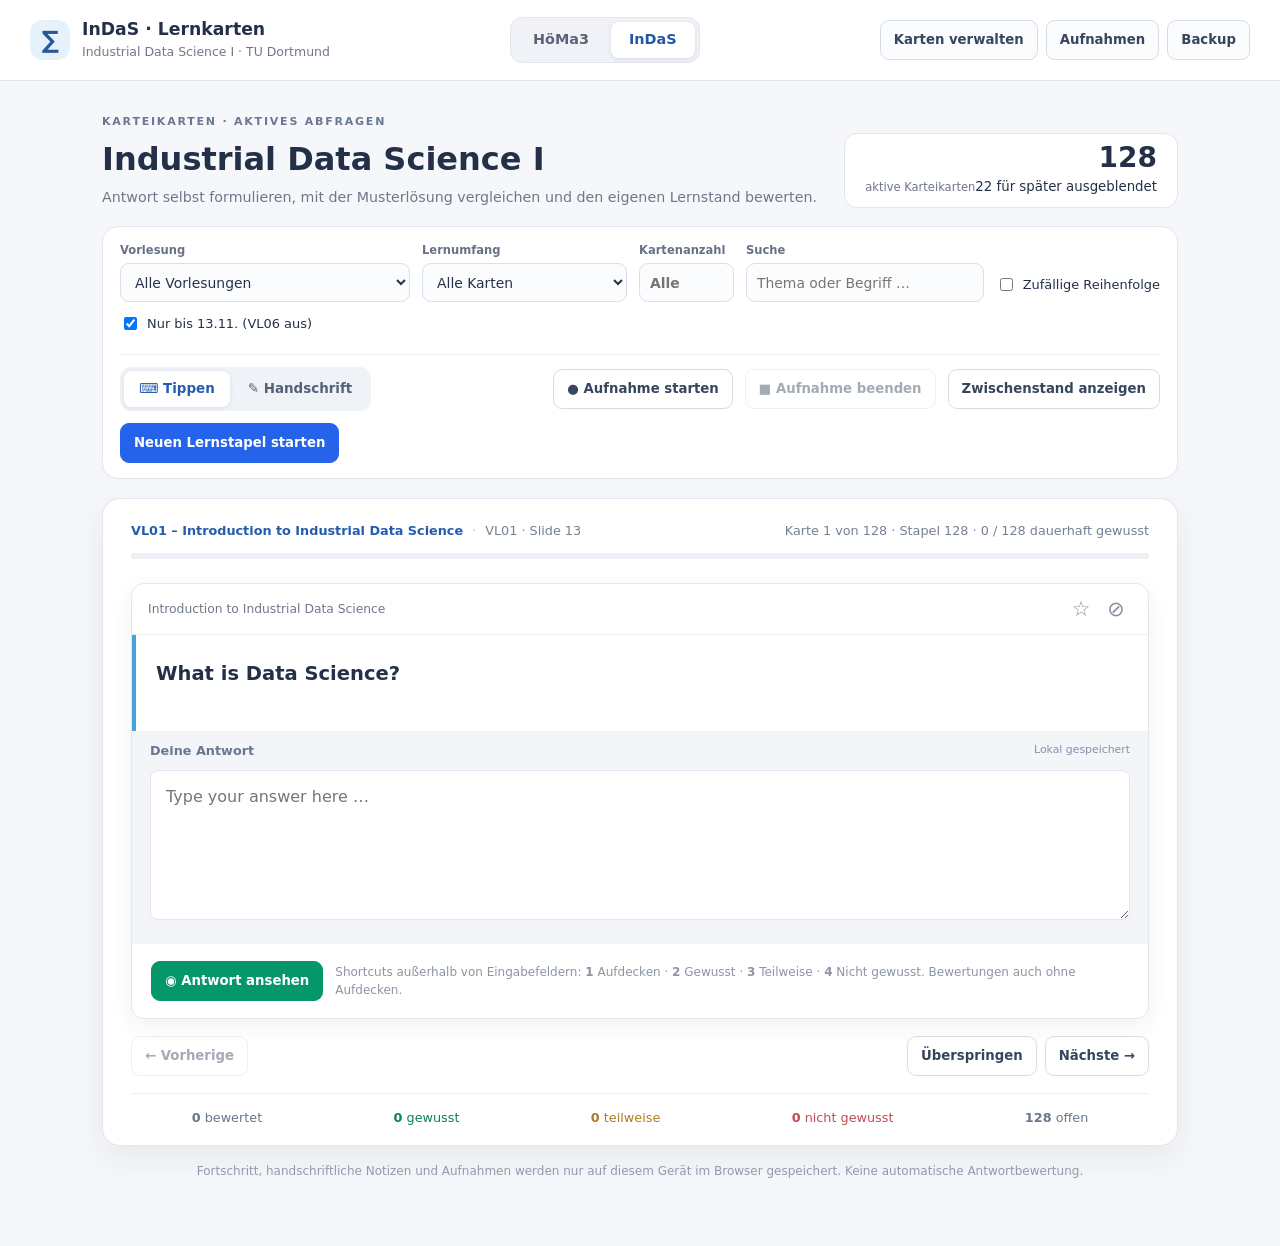
==== commit 01d10878: "Add switch to exclude post-13-November InDaS EDA cards without deletion" ====
--- a/indas.html
+++ b/indas.html
@@ -21,7 +21,7 @@
     </header>
 
     <main class="content">
-      <section class="headline"><div><span class="kicker">KARTEIKARTEN · AKTIVES ABFRAGEN</span><h1>Industrial Data Science I</h1><p>Antwort selbst formulieren, mit der Musterlösung vergleichen und den eigenen Lernstand bewerten.</p></div><div class="headline-count"><strong id="totalCards">–</strong><span>Karteikarten</span></div></section>
+      <section class="headline"><div><span class="kicker">KARTEIKARTEN · AKTIVES ABFRAGEN</span><h1>Industrial Data Science I</h1><p>Antwort selbst formulieren, mit der Musterlösung vergleichen und den eigenen Lernstand bewerten.</p></div><div class="headline-count"><strong id="totalCards">–</strong><span id="totalCardsLabel">aktive Karteikarten</span><small id="hiddenCardsInfo" class="hidden-cards-info">22 für später ausgeblendet</small></div></section>
 
       <section class="toolbar" aria-label="Lernoptionen">
         <div class="toolbar-row">
@@ -30,6 +30,7 @@
           <label class="count-wrap">Kartenanzahl <input id="roundSize" type="number" inputmode="numeric" min="1" max="500" placeholder="Alle" title="Leer lassen für alle Karten"></label>
           <label class="search-wrap">Suche <input id="searchBox" type="search" placeholder="Thema oder Begriff …" autocomplete="off"></label>
           <label class="check-inline"><input type="checkbox" id="shuffleCheck"> Zufällige Reihenfolge</label>
+          <label class="check-inline" title="VL06 (20.11.) bei neuen Abfragen ausblenden"><input type="checkbox" id="excludeNov20Check" checked> Nur bis 13.11. (VL06 aus)</label>
         </div>
         <div class="toolbar-row toolbar-actions">
           <div class="mode-switch" role="group" aria-label="Antwortmodus"><button class="is-active" id="typingBtn" aria-pressed="true">⌨ Tippen</button><button id="handwritingBtn" aria-pressed="false">✎ Handschrift</button></div>
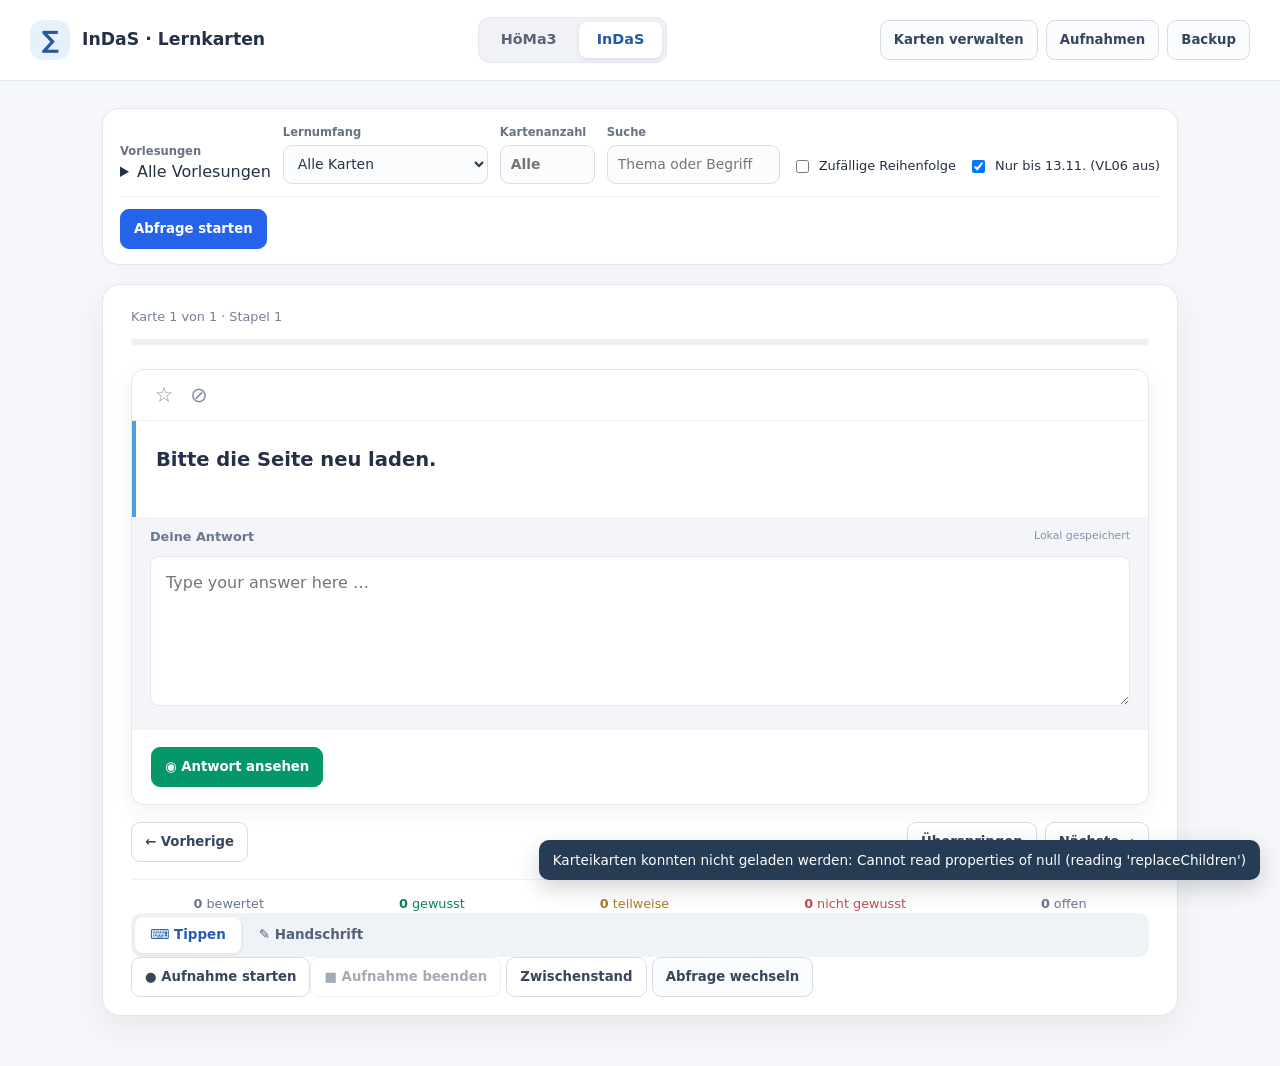
==== commit 96207c70: "Simplify InDaS to clean study view and multi-lecture selection setup" ====
--- a/indas.html
+++ b/indas.html
@@ -15,17 +15,21 @@
 <body>
   <div class="site">
     <header class="topbar">
-      <div class="identity"><span class="logo" aria-hidden="true">∑</span><div><strong>InDaS · Lernkarten</strong><small>Industrial Data Science I · TU Dortmund</small></div></div>
+      <div class="identity"><span class="logo" aria-hidden="true">∑</span><div><strong>InDaS · Lernkarten</strong></div></div>
       <nav class="site-nav" aria-label="Studienfach"><a href="./index.html">HöMa3</a><a class="active" href="./indas.html" aria-current="page">InDaS</a></nav>
       <div class="top-actions"><button class="btn light" id="libraryBtn">Karten verwalten</button><button class="btn light" id="recordingsBtn">Aufnahmen</button><button class="btn light" id="backupBtn">Backup</button></div>
     </header>
 
     <main class="content">
-      <section class="headline"><div><span class="kicker">KARTEIKARTEN · AKTIVES ABFRAGEN</span><h1>Industrial Data Science I</h1><p>Antwort selbst formulieren, mit der Musterlösung vergleichen und den eigenen Lernstand bewerten.</p></div><div class="headline-count"><strong id="totalCards">–</strong><span id="totalCardsLabel">aktive Karteikarten</span><small id="hiddenCardsInfo" class="hidden-cards-info">22 für später ausgeblendet</small></div></section>
-
-      <section class="toolbar" aria-label="Lernoptionen">
+      <section class="toolbar" id="setupPanel" aria-label="Lernoptionen">
         <div class="toolbar-row">
-          <label class="select-wrap">Vorlesung <select id="lectureSelect"><option value="all">Alle Vorlesungen</option></select></label>
+          <div class="select-wrap lecture-picker-wrap">
+            <label id="lecturePickerLabel">Vorlesungen</label>
+            <details id="lecturePicker" class="lecture-picker">
+              <summary id="lecturePickerSummary" aria-labelledby="lecturePickerLabel lecturePickerSummary">Alle Vorlesungen</summary>
+              <div id="lectureOptions" class="lecture-options" role="group" aria-label="Vorlesungen wählen"></div>
+            </details>
+          </div>
           <label class="select-wrap">Lernumfang <select id="studyFilter"><option value="all">Alle Karten</option><option value="due">Fällige Karten</option><option value="wrong">Nicht gewusst</option><option value="favorites">Favoriten</option></select></label>
           <label class="count-wrap">Kartenanzahl <input id="roundSize" type="number" inputmode="numeric" min="1" max="500" placeholder="Alle" title="Leer lassen für alle Karten"></label>
           <label class="search-wrap">Suche <input id="searchBox" type="search" placeholder="Thema oder Begriff …" autocomplete="off"></label>
@@ -33,21 +37,16 @@
           <label class="check-inline" title="VL06 (20.11.) bei neuen Abfragen ausblenden"><input type="checkbox" id="excludeNov20Check" checked> Nur bis 13.11. (VL06 aus)</label>
         </div>
         <div class="toolbar-row toolbar-actions">
-          <div class="mode-switch" role="group" aria-label="Antwortmodus"><button class="is-active" id="typingBtn" aria-pressed="true">⌨ Tippen</button><button id="handwritingBtn" aria-pressed="false">✎ Handschrift</button></div>
-          <span class="record-indicator" id="recordIndicator" hidden>● Aufnahme läuft</span>
-          <button class="btn" id="recordStart">● Aufnahme starten</button><button class="btn" id="recordStop" disabled>■ Aufnahme beenden</button>
-          <button class="btn" id="finishRoundBtn">Zwischenstand anzeigen</button><button class="btn primary" id="newRoundBtn">Neuen Lernstapel starten</button>
+          <button class="btn light" id="resumeRoundBtn" hidden>Aktuellen Stapel fortsetzen</button>
+          <button class="btn primary" id="newRoundBtn">Abfrage starten</button>
         </div>
       </section>
 
       <section class="study-panel" id="studyPanel" aria-label="Karteikarten lernen">
-        <div class="study-meta">
-          <div><span id="currentCategory" class="category">VL01</span><span class="meta-separator">·</span><span id="currentSource">Slide 1</span></div>
-          <div class="statusline"><span id="cardPosition">Karte 1 / 1</span><span> · </span><span id="percentDone">0% bewertet</span></div>
-        </div>
+        <div class="study-meta"><span id="cardPosition">Karte 1 von 1 · Stapel 1</span></div>
         <div class="progress"><div id="progressFill"></div></div>
         <article class="question-card">
-          <header class="card-tools"><span id="cardSubject">Industrial Data Science</span><div><button id="favoriteBtn" class="icon-btn" title="Favorit speichern" aria-label="Favorit speichern">☆</button><button id="excludeBtn" class="icon-btn" title="Karte deaktivieren" aria-label="Karte deaktivieren">⊘</button></div></header>
+          <header class="card-tools"><div class="card-tools-right"><button id="favoriteBtn" class="icon-btn" title="Favorit speichern" aria-label="Favorit speichern">☆</button><button id="excludeBtn" class="icon-btn" title="Karte deaktivieren" aria-label="Karte deaktivieren">⊘</button></div></header>
           <div class="question" id="questionText">Fragen werden geladen …</div>
           <div class="answer-workspace">
             <div class="workspace-head"><span>Deine Antwort</span><span class="autosave" id="autosaveText">Lokal gespeichert</span></div>
@@ -59,11 +58,18 @@
               <div class="drawing-help">Auto: Apple Pencil zeichnet, Finger und Handballen schreiben nicht. Am PC funktioniert auch die Maus. Speichern pro Karte und Aufnahme.</div>
             </div>
           </div>
-          <div class="answer-actions"><button class="btn reveal" id="revealBtn">◉ Antwort ansehen</button><span class="hint">Shortcuts außerhalb von Eingabefeldern: <strong>1</strong> Aufdecken · <strong>2</strong> Gewusst · <strong>3</strong> Teilweise · <strong>4</strong> Nicht gewusst. Bewertungen auch ohne Aufdecken.</span></div>
+          <div class="answer-actions"><button class="btn reveal" id="revealBtn">◉ Antwort ansehen</button></div>
           <section class="solution" id="solutionPanel" hidden><h2>Musterantwort</h2><div id="solutionText" class="solution-text"></div><div class="ratings"><span>Wie gut wusstest du es?</span><div><button class="btn wrong" data-grade="wrong">✕ Nicht gewusst</button><button class="btn partial" data-grade="partial">◐ Teilweise</button><button class="btn good" data-grade="good">✓ Gewusst</button></div></div></section>
         </article>
         <div class="card-nav"><button class="btn" id="prevCard">← Vorherige</button><div class="card-nav-right"><button class="btn" id="skipCard">Überspringen</button><button class="btn" id="nextCard">Nächste →</button></div></div>
         <div class="session-stats"><span><strong id="ratedCount">0</strong> bewertet</span><span class="good-text"><strong id="goodCount">0</strong> gewusst</span><span class="partial-text"><strong id="partialCount">0</strong> teilweise</span><span class="wrong-text"><strong id="wrongCount">0</strong> nicht gewusst</span><span><strong id="remainingCount">0</strong> offen</span></div>
+        <div class="study-controls" id="studyControls">
+          <div class="mode-switch" role="group" aria-label="Antwortmodus"><button class="is-active" id="typingBtn" aria-pressed="true">⌨ Tippen</button><button id="handwritingBtn" aria-pressed="false">✎ Handschrift</button></div>
+          <span class="record-indicator" id="recordIndicator" hidden>● Aufnahme läuft</span>
+          <button class="btn" id="recordStart">● Aufnahme starten</button><button class="btn" id="recordStop" disabled>■ Aufnahme beenden</button>
+          <button class="btn" id="finishRoundBtn">Zwischenstand</button>
+          <button class="btn light" id="changeSetupBtn">Abfrage wechseln</button>
+        </div>
       </section>
 
       <section id="roundSummary" class="study-summary" hidden aria-label="Lernstatistik">
@@ -79,6 +85,7 @@
             <button class="summary-action" id="summaryRestart">⟲ Von vorne (Neustart)</button>
             <button class="summary-action" id="summaryDue">▦ Zeitplan (<span id="actionDue">0</span>)</button>
             <button class="summary-action secondary" id="summaryReturn">▣ Zum Kartensatz</button>
+            <button class="summary-action secondary" id="summaryChangeSetup">↩ Neue Abfrage auswählen</button>
             <button class="summary-action secondary" id="summaryFinalize">✓ Lernstapel abschließen</button>
           </div>
         </div>
@@ -90,7 +97,6 @@
         </div>
       </section>
       <section class="empty" id="emptyState" hidden><h2>Keine Karten für diese Auswahl</h2><p>Bitte Filter ändern oder eine neue Abfrage starten.</p><button class="btn primary" id="resetFilters">Alle Karten anzeigen</button></section>
-      <p class="footer-note">Fortschritt, handschriftliche Notizen und Aufnahmen werden nur auf diesem Gerät im Browser gespeichert. Keine automatische Antwortbewertung.</p>
     </main>
   </div>
 
--- a/indas.css
+++ b/indas.css
@@ -86,3 +86,5 @@
 .summary-action.secondary:disabled{background:#d4e2da;color:#5b746d;opacity:1}
 .preview-question{font-weight:700;font-size:1.03rem;line-height:1.5;padding:13px 14px;border-left:4px solid #3c9adc;background:#f2f6fb;border-radius:6px}
 .preview-answer{white-space:pre-wrap;font-size:.91rem;line-height:1.6;padding:13px 14px;border:1px solid #e1e6ed;border-radius:7px}
+
+.hidden-cards-info{display:block;color:#8b96a7;font-size:.64rem;margin-top:3px;white-space:nowrap}
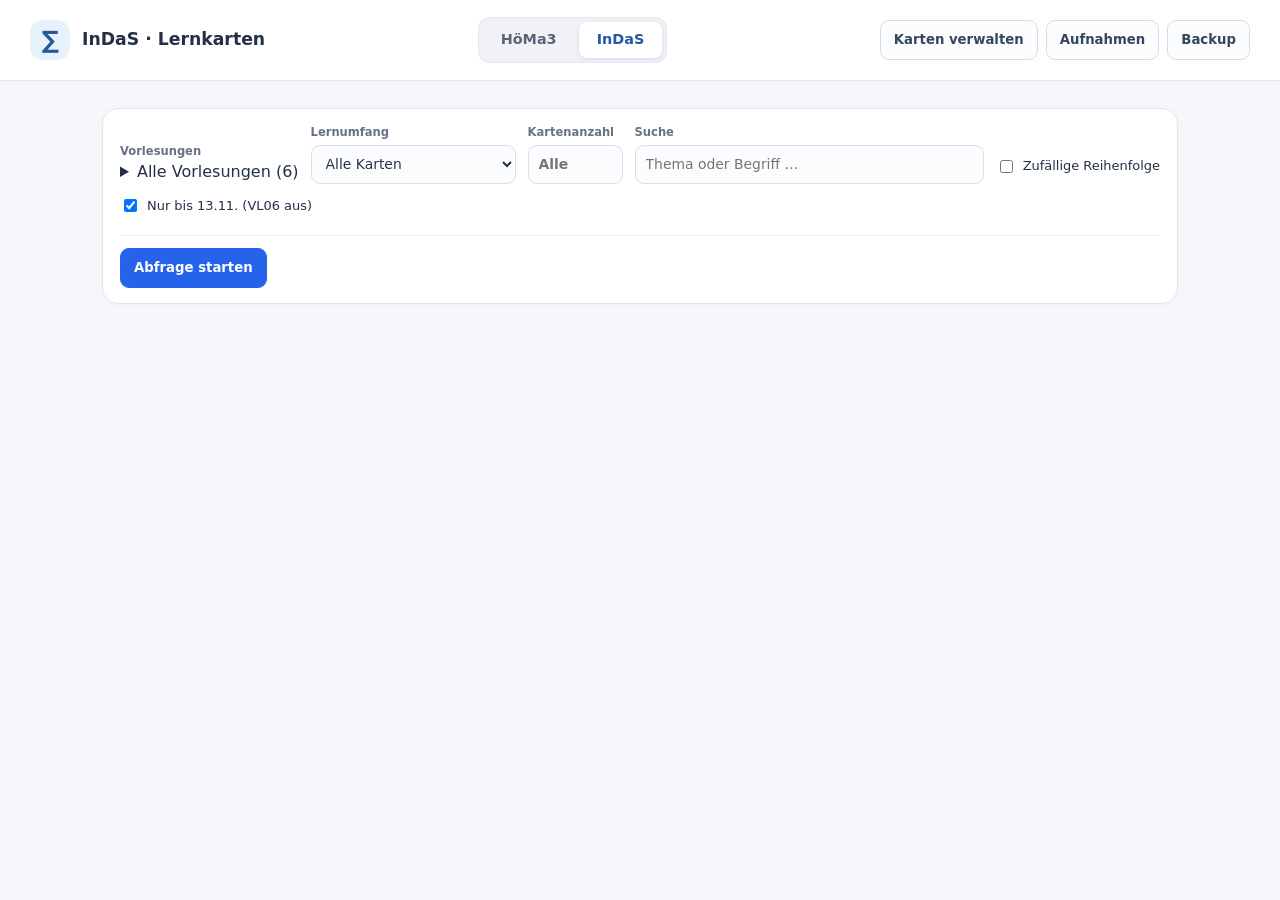
==== commit 23f45769: "Keep recording stop accessible in InDaS end-of-round statistics" ====
--- a/indas.html
+++ b/indas.html
@@ -74,6 +74,9 @@
 
       <section id="roundSummary" class="study-summary" hidden aria-label="Lernstatistik">
         <div class="summary-head"><h2>▥ Lernstatistik</h2><span id="summaryTitle">Abfrage abgeschlossen</span></div>
+        <div class="summary-record-controls" id="summaryRecordControls" hidden>
+          <span>● Aufnahme läuft</span><button class="btn" id="summaryRecordStop">■ Aufnahme beenden</button>
+        </div>
         <div class="summary-grid">
           <div class="donut-block"><div class="donut" id="summaryDonut" role="img" aria-label="Anteil gewusster Karten"><div class="donut-center"><strong id="summaryPercent">0%</strong><span>Anteil gewusst</span></div></div></div>
           <div class="summary-numbers"><p><strong id="sumTotal">0</strong> Karten im Lernstapel</p><p><strong id="sumAsked">0</strong> Karten bewertet</p><p class="summary-good">✓ <strong id="sumGood">0</strong> Karten gewusst</p><p class="summary-partial">◐ <strong id="sumPartial">0</strong> Karten teilweise gewusst</p><p class="summary-wrong">✕ <strong id="sumWrong">0</strong> Karten nicht gewusst</p><p>↪ <strong id="sumSkipped">0</strong> Karten übersprungen</p><p class="summary-open">↻ <strong id="sumOpen">0</strong> Karten noch zu lernen</p><p><strong id="sumRemaining">0</strong> Karten noch nicht abgefragt</p></div>
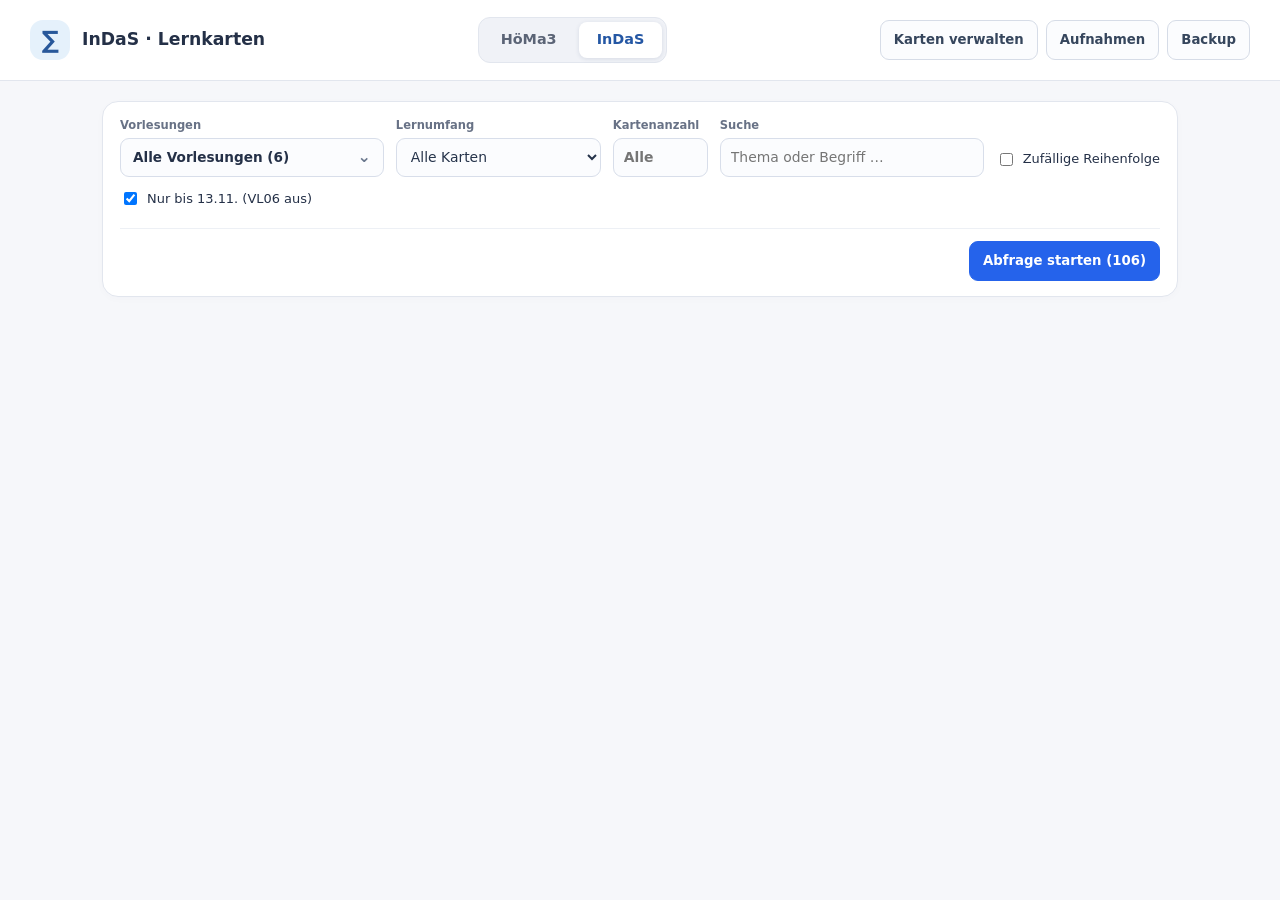
==== commit 24e7380d: "Add save and CSV export action for weak flashcards in InDaS summary" ====
--- a/indas.html
+++ b/indas.html
@@ -85,6 +85,7 @@
             <button class="summary-action danger" id="summaryRetryWrong">✕ Nicht gewusste nochmal (<span id="actionWrong">0</span>)</button>
             <button class="summary-action warning" id="summaryRetryPartial">◔ Teilw. gewusste nochmal (<span id="actionPartial">0</span>)</button>
             <button class="summary-action" id="summaryRetryAsked">⏮ Unvollständig gewusste wiederholen (<span id="actionAsked">0</span>)</button>
+            <button class="summary-action secondary" id="summarySaveWeak">▣ Unsichere als Set speichern + CSV (<span id="actionSaveWeak">0</span>)</button>
             <button class="summary-action" id="summaryRestart">⟲ Von vorne (Neustart)</button>
             <button class="summary-action" id="summaryDue">▦ Zeitplan (<span id="actionDue">0</span>)</button>
             <button class="summary-action secondary" id="summaryReturn">▣ Zum Kartensatz</button>
--- a/indas.css
+++ b/indas.css
@@ -88,3 +88,32 @@
 .preview-answer{white-space:pre-wrap;font-size:.91rem;line-height:1.6;padding:13px 14px;border:1px solid #e1e6ed;border-radius:7px}
 
 .hidden-cards-info{display:block;color:#8b96a7;font-size:.64rem;margin-top:3px;white-space:nowrap}
+
+
+/* Compact InDaS layout: the setup disappears completely during a study round. */
+.content{margin-top:20px}
+.topbar .identity strong{font-size:1.08rem}
+.card-tools{justify-content:flex-end}
+.card-tools-right{display:flex;gap:3px;align-items:center}
+.study-panel .study-meta{justify-content:flex-end}
+.study-controls{display:flex;align-items:center;justify-content:flex-start;flex-wrap:wrap;gap:9px;border-top:1px solid #edf0f5;margin-top:14px;padding-top:16px}
+.study-controls .mode-switch{margin-right:auto}
+.summary-record-controls{display:flex;align-items:center;gap:10px;margin-top:12px;color:#c12337;font-size:.82rem;font-weight:700}
+.lecture-picker-wrap{min-width:235px;flex:1}
+.lecture-picker-wrap #lecturePickerLabel{font-size:.72rem;font-weight:700;color:#687286;margin-bottom:4px;display:block}
+.lecture-picker{position:relative;font-size:.85rem;width:100%}
+.lecture-picker summary{height:39px;display:flex;align-items:center;justify-content:space-between;gap:10px;padding:0 12px;border:1px solid #d8deea;border-radius:9px;background:#fbfcfe;cursor:pointer;list-style:none;font-weight:600;white-space:nowrap;overflow:hidden;text-overflow:ellipsis}
+.lecture-picker summary::-webkit-details-marker{display:none}
+.lecture-picker summary::after{content:"⌄";font-size:1rem;color:#68768c;margin-left:auto}
+.lecture-picker[open] summary{border-color:#8db1e6;border-radius:9px 9px 0 0}
+.lecture-picker[open] summary::after{content:"⌃"}
+.lecture-options{position:absolute;top:100%;left:0;right:0;z-index:30;background:white;border:1px solid #b6c7de;border-top:0;border-radius:0 0 10px 10px;box-shadow:0 14px 22px #26364c22;padding:7px;max-height:310px;overflow-y:auto;overscroll-behavior:contain}
+.lecture-option{display:flex!important;flex-direction:row!important;align-items:flex-start!important;gap:9px!important;padding:9px 9px;border-radius:6px;cursor:pointer;color:#31435e!important;font-size:.81rem!important;font-weight:500!important;line-height:1.3}
+.lecture-option:hover{background:#eef4fd}
+.lecture-option:first-child{font-weight:700!important;border-bottom:1px solid #ecf0f5;border-radius:0;padding-bottom:12px;margin-bottom:5px}
+.lecture-option input{flex:none;margin:1px 0 0;accent-color:#2563eb}
+.lecture-option span{flex:1;white-space:normal}
+#setupPanel .toolbar-actions{justify-content:flex-end}
+#setupPanel .toolbar-actions button{min-width:145px}
+@media(max-width:830px){.study-controls .mode-switch{margin-right:0}.study-controls button{flex:1}.lecture-picker-wrap{min-width:195px}}
+@media(max-width:520px){.lecture-picker-wrap{min-width:100%;width:100%}.study-meta{font-size:.79rem}.study-controls .mode-switch{width:100%}.study-controls .mode-switch button{flex:1}.lecture-options{max-height:50vh}}
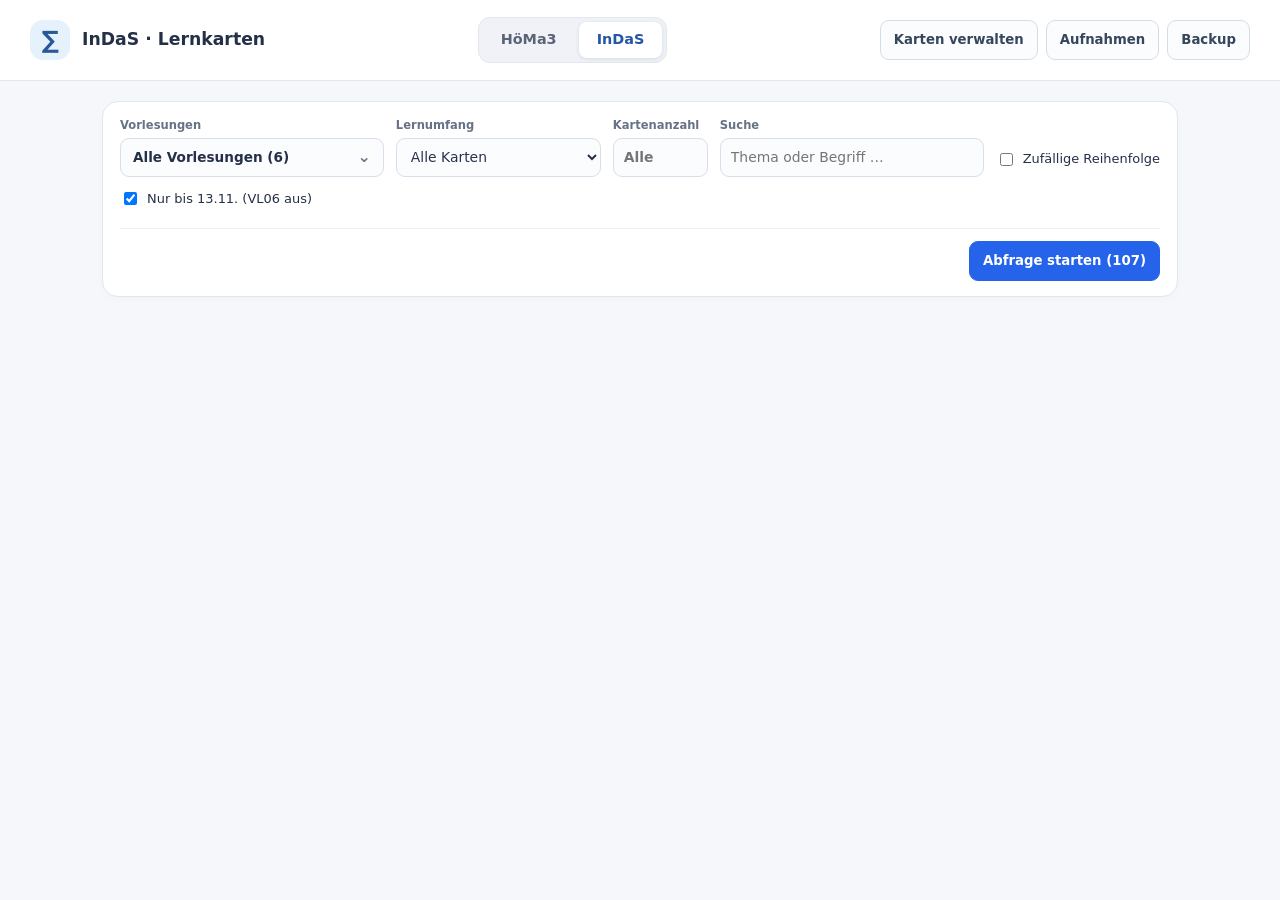
==== commit 6f95d773: "Add weak-card export control to InDaS card manager" ====
--- a/indas.html
+++ b/indas.html
@@ -110,7 +110,7 @@
     <div class="preview-question" id="previewQuestion"></div>
     <h3>Musterantwort</h3><div class="preview-answer" id="previewAnswer"></div>
   </dialog>
-  <dialog id="libraryDialog" class="modal"><div class="modal-head"><div><h2>Karten verwalten</h2><p>Suche, Kategorien und persönliche Favoriten</p></div><button class="btn" data-close="libraryDialog">Schließen</button></div><label>Suche <input id="librarySearch" type="search" placeholder="Frage oder Begriff" /></label><div id="libraryCount" class="muted"></div><div id="libraryList" class="library-list"></div></dialog>
+  <dialog id="libraryDialog" class="modal"><div class="modal-head"><div><h2>Karten verwalten</h2><p>Suche, Kategorien und persönliche Favoriten</p></div><button class="btn" data-close="libraryDialog">Schließen</button></div><label>Suche <input id="librarySearch" type="search" placeholder="Frage oder Begriff" /></label><div id="libraryCount" class="muted"></div><button class="btn" id="weakCardsExport">Unsichere Karten als CSV</button><div id="libraryList" class="library-list"></div></dialog>
 
   <dialog id="recordingsDialog" class="modal"><div class="modal-head"><div><h2>Gespeicherte Aufnahmen</h2><p>Jede Bewertung wird mit deiner damaligen Antwort aufgezeichnet.</p></div><button class="btn" data-close="recordingsDialog">Schließen</button></div><div id="recordingsList" class="recording-list"></div></dialog>
 
